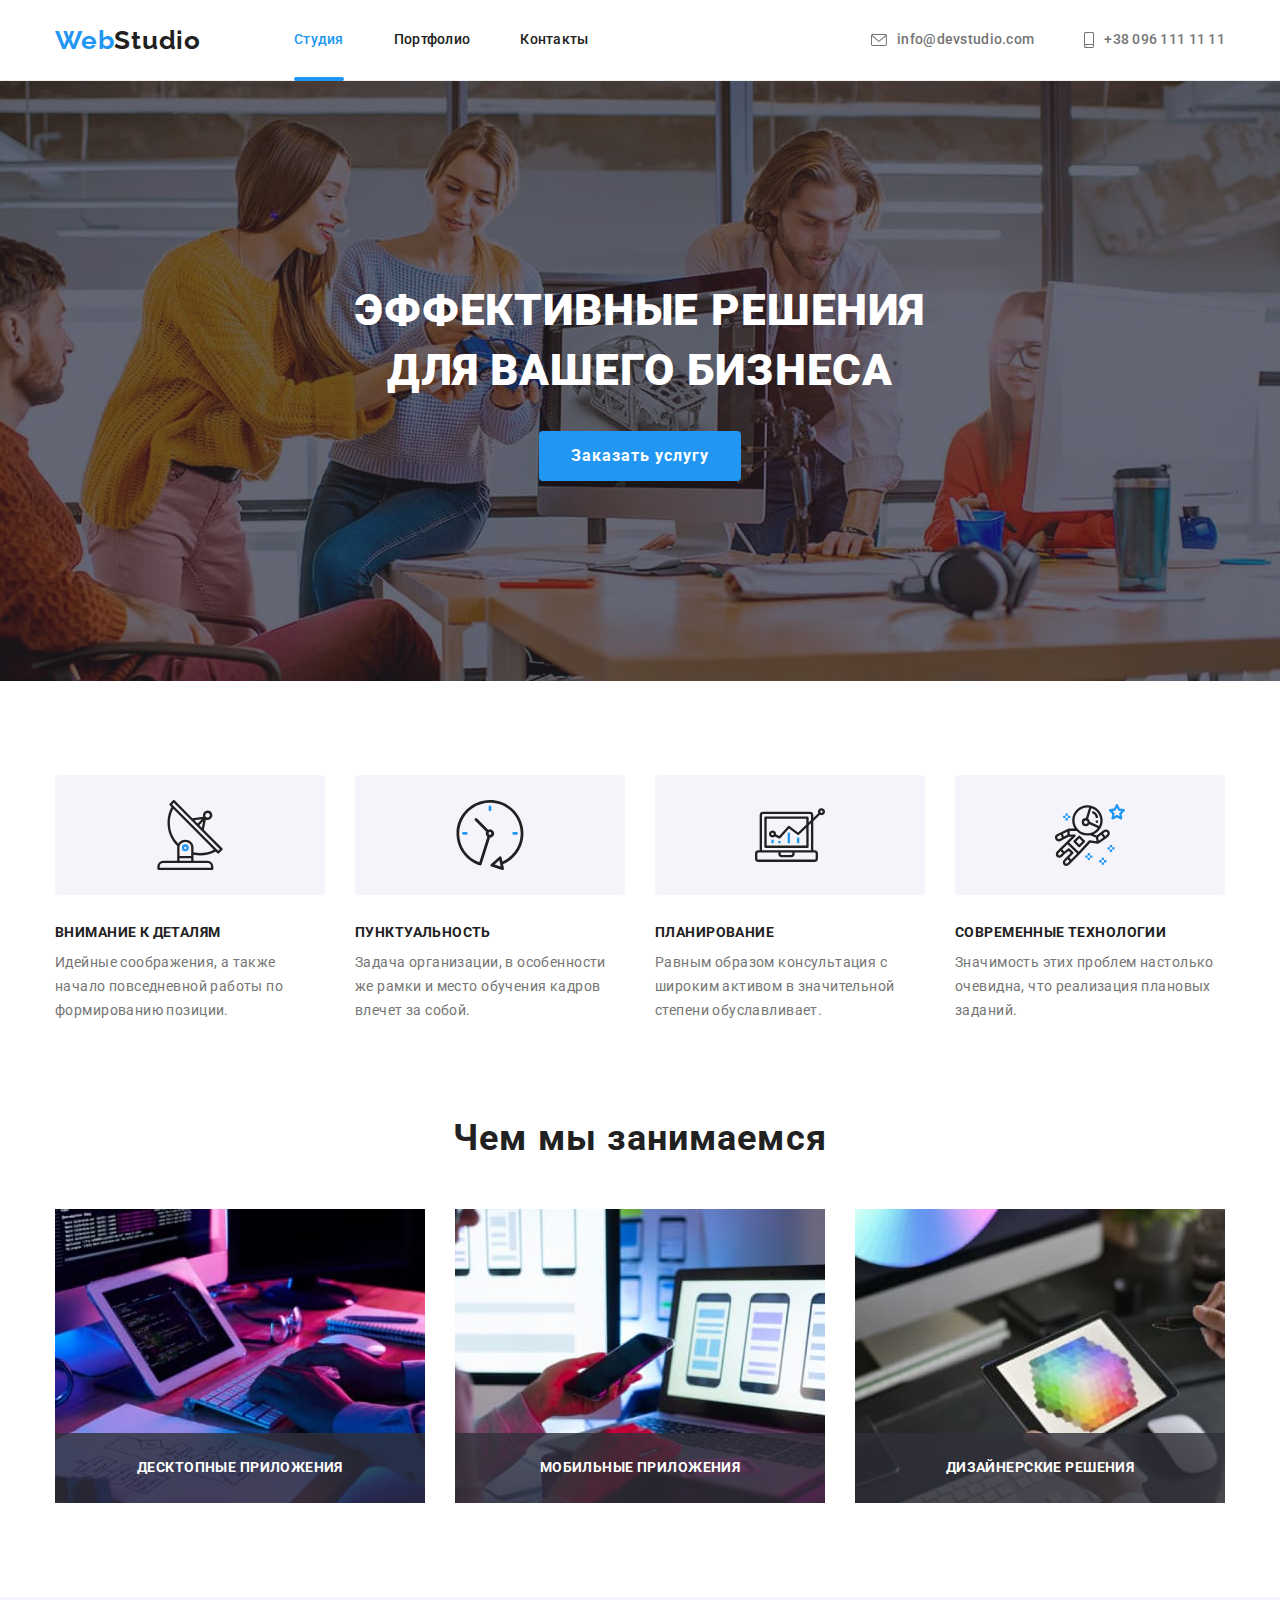
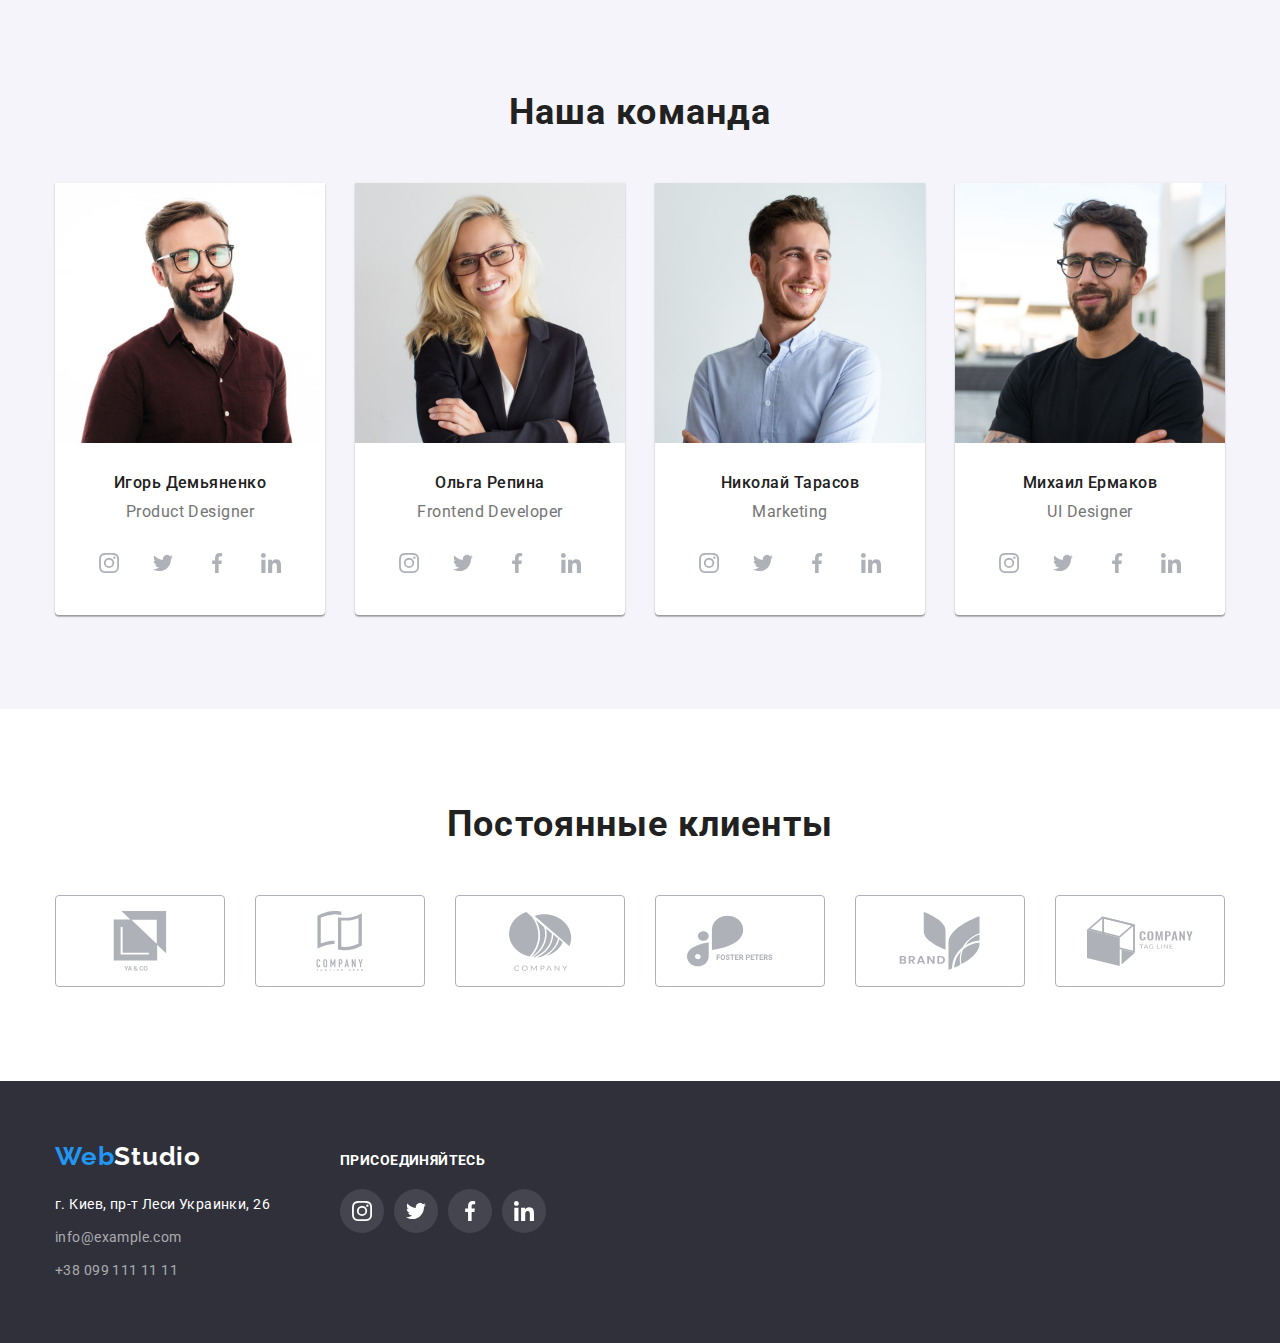
==== index.html @ 0f603df2 "Adds files from homework#5." ====
<!DOCTYPE html>
<html lang="ru">
  <head>
    <meta charset="UTF-8" />
    <meta http-equiv="X-UA-Compatible" content="IE=edge" />
    <meta name="viewport" content="width=device-width, initial-scale=1.0" />
    <title>WebStudio</title>
    <link rel="preconnect" href="https://fonts.googleapis.com" />
    <link rel="preconnect" href="https://fonts.gstatic.com" crossorigin />
    <link
      href="https://fonts.googleapis.com/css2?family=Raleway:wght@700&family=Roboto:wght@400;500;700;900&display=swap"
      rel="stylesheet"
    />
    <link
      rel="stylesheet"
      href="https://cdnjs.cloudflare.com/ajax/libs/modern-normalize/1.1.0/modern-normalize.min.css"
    />
    <link rel="stylesheet" href="./css/styles.css" />
  </head>
  <body>
    <!-- Хедер -->
    <header class="page-header">
      <div class="container page-header-blocks">
        <nav class="main-nav">
          <a href="./index.html" lang="en" class="logo"> <span class="accent">Web</span>Studio</a>
          <ul class="site-nav list">
            <li class="site-nav-item"><a href="./index.html" class="link current">Студия</a></li>
            <li class="site-nav-item"><a href="./portfolio.html" class="link">Портфолио</a></li>
            <li class="site-nav-item"><a href="" class="link">Контакты</a></li>
          </ul>
        </nav>

        <ul class="contacts-header list">
          <li class="contacts-header-item">
            <a href="mailto:info@devstudio.com" class="contacts-header-link">
              <svg width="16px" height="12px" class="contacts-icon">
                <use href="./images/icons.svg#icon-envelope"></use>
              </svg>
              info@devstudio.com</a
            >
          </li>
          <li class="contacts-header-item">
            <a href="tel:+380961111111" class="contacts-header-link"
              ><svg width="10px" height="16px" class="contacts-icon">
                <use href="./images/icons.svg#icon-smartphone"></use>
              </svg>
              +38 096 111 11 11</a
            >
          </li>
        </ul>
      </div>
    </header>

    <main>
      <!-- Главная секция -->
      <section class="hero">
        <div class="container">
          <h1 class="hero-title">
            Эффективные решения <br />
            для вашего бизнеса
          </h1>

          <button type="button" class="hero-button" data-modal-open>Заказать услугу</button>
        </div>
      </section>

      <!-- Особенности -->
      <section class="section">
        <div class="container">
          <!-- этот заголовок будет невидимым -->
          <h2 class="section-title visually-hidden">Особенности</h2>

          <ul class="features-list list">
            <li class="features-list-item">
              <div class="features-icon">
                <svg width="70px" height="70px">
                  <use href="./images/icons.svg#icon-antenna"></use>
                </svg>
              </div>
              <h3 class="features-title">Внимание к деталям</h3>
              <p class="features-text">
                Идейные соображения, а также начало повседневной работы по формированию позиции.
              </p>
            </li>
            <li class="features-list-item">
              <div class="features-icon">
                <svg width="70px" height="70px">
                  <use href="./images/icons.svg#icon-clock"></use>
                </svg>
              </div>
              <h3 class="features-title">Пунктуальность</h3>
              <p class="features-text">
                Задача организации, в особенности же рамки и место обучения кадров влечет за собой.
              </p>
            </li>
            <li class="features-list-item">
              <div class="features-icon">
                <svg width="70px" height="70px">
                  <use href="./images/icons.svg#icon-diagram"></use>
                </svg>
              </div>
              <h3 class="features-title">Планирование</h3>
              <p class="features-text">
                Равным образом консультация с широким активом в значительной степени обуславливает.
              </p>
            </li>
            <li class="features-list-item">
              <div class="features-icon">
                <svg width="70px" height="70px">
                  <use href="./images/icons.svg#icon-astronaut"></use>
                </svg>
              </div>
              <h3 class="features-title">Современные технологии</h3>
              <p class="features-text">
                Значимость этих проблем настолько очевидна, что реализация плановых заданий.
              </p>
            </li>
          </ul>
        </div>
      </section>

      <!-- Чем мы занимаемся -->
      <section class="section works">
        <div class="container">
          <h2 class="section-title">Чем мы занимаемся</h2>

          <ul class="works-list list">
            <li class="works-list-item">
              <img
                src="./images/box1.jpg"
                alt="Работа с схемами"
                width="370"
                height="294"
                class="works-list-img"
              />
              <p class="works-list-text">Десктопные приложения</p>
            </li>
            <li class="works-list-item">
              <img
                src="./images/box2.jpg"
                alt="Работа с адаптивностю"
                width="370"
                height="294"
                class="works-list-img"
              />
              <p class="works-list-text">Мобильные приложения</p>
            </li>
            <li class="works-list-item">
              <img
                src="./images/box3.jpg"
                alt="Работа с цветами"
                width="370"
                height="294"
                class="works-list-img"
              />
              <p class="works-list-text">Дизайнерские решения</p>
            </li>
          </ul>
        </div>
      </section>

      <!-- Наша команда -->
      <section class="section team">
        <div class="container">
          <h2 class="section-title">Наша команда</h2>

          <ul class="team-list list">
            <li class="team-list-item">
              <img
                src="./images/worker1.jpg"
                alt="Работник первый"
                width="270"
                height="260"
                class="team-photo"
              />
              <div class="team-content">
                <h3 class="team-name">Игорь Демьяненко</h3>
                <p lang="en" class="team-text">Product Designer</p>
                <ul class="social-network-list list">
                  <li class="social-network-item">
                    <a href="" class="social-network-link">
                      <svg width="20px" height="20px" class="social-network-icon">
                        <use href="./images/icons.svg#icon-instagram"></use>
                      </svg>
                    </a>
                  </li>
                  <li class="social-network-item">
                    <a href="" class="social-network-link">
                      <svg width="20px" height="20px" class="social-network-icon">
                        <use href="./images/icons.svg#icon-twitter"></use>
                      </svg>
                    </a>
                  </li>
                  <li class="social-network-item">
                    <a href="" class="social-network-link">
                      <svg width="20px" height="20px" class="social-network-icon">
                        <use href="./images/icons.svg#icon-facebook"></use>
                      </svg>
                    </a>
                  </li>
                  <li class="social-network-item">
                    <a href="" class="social-network-link">
                      <svg width="20px" height="20px" class="social-network-icon">
                        <use href="./images/icons.svg#icon-linkedin"></use>
                      </svg>
                    </a>
                  </li>
                </ul>
              </div>
            </li>
            <li class="team-list-item">
              <img
                src="./images/worker2.jpg"
                alt="Работник второй"
                width="270"
                height="260"
                class="team-photo"
              />
              <div class="team-content">
                <h3 class="team-name">Ольга Репина</h3>
                <p lang="en" class="team-text">Frontend Developer</p>
                <ul class="social-network-list list">
                  <li class="social-network-item">
                    <a href="" class="social-network-link">
                      <svg
                        width="20px"
                        height="20px"
                        fill="var(--icon-color-standart)"
                        class="social-network-icon"
                      >
                        <use href="./images/icons.svg#icon-instagram"></use>
                      </svg>
                    </a>
                  </li>
                  <li class="social-network-item">
                    <a href="" class="social-network-link">
                      <svg
                        width="20px"
                        height="20px"
                        fill="var(--icon-color-standart)"
                        class="social-network-icon"
                      >
                        <use href="./images/icons.svg#icon-twitter"></use>
                      </svg>
                    </a>
                  </li>
                  <li class="social-network-item">
                    <a href="" class="social-network-link">
                      <svg
                        width="20px"
                        height="20px"
                        fill="var(--icon-color-standart)"
                        class="social-network-icon"
                      >
                        <use href="./images/icons.svg#icon-facebook"></use>
                      </svg>
                    </a>
                  </li>
                  <li class="social-network-item">
                    <a href="" class="social-network-link">
                      <svg
                        width="20px"
                        height="20px"
                        fill="var(--icon-color-standart)"
                        class="social-network-icon"
                      >
                        <use href="./images/icons.svg#icon-linkedin"></use>
                      </svg>
                    </a>
                  </li>
                </ul>
              </div>
            </li>
            <li class="team-list-item">
              <img
                src="./images/worker3.jpg"
                alt="Работник третий"
                width="270"
                height="260"
                class="team-photo"
              />
              <div class="team-content">
                <h3 class="team-name">Николай Тарасов</h3>
                <p lang="en" class="team-text">Marketing</p>
                <ul class="social-network-list list">
                  <li class="social-network-item">
                    <a href="" class="social-network-link">
                      <svg
                        width="20px"
                        height="20px"
                        fill="var(--icon-color-standart)"
                        class="social-network-icon"
                      >
                        <use href="./images/icons.svg#icon-instagram"></use>
                      </svg>
                    </a>
                  </li>
                  <li class="social-network-item">
                    <a href="" class="social-network-link">
                      <svg
                        width="20px"
                        height="20px"
                        fill="var(--icon-color-standart)"
                        class="social-network-icon"
                      >
                        <use href="./images/icons.svg#icon-twitter"></use>
                      </svg>
                    </a>
                  </li>
                  <li class="social-network-item">
                    <a href="" class="social-network-link">
                      <svg
                        width="20px"
                        height="20px"
                        fill="var(--icon-color-standart)"
                        class="social-network-icon"
                      >
                        <use href="./images/icons.svg#icon-facebook"></use>
                      </svg>
                    </a>
                  </li>
                  <li class="social-network-item">
                    <a href="" class="social-network-link">
                      <svg
                        width="20px"
                        height="20px"
                        fill="var(--icon-color-standart)"
                        class="social-network-icon"
                      >
                        <use href="./images/icons.svg#icon-linkedin"></use>
                      </svg>
                    </a>
                  </li>
                </ul>
              </div>
            </li>
            <li class="team-list-item">
              <img
                src="./images/worker4.jpg"
                alt="Работник четвертый"
                width="270"
                height="260"
                class="team-photo"
              />
              <div class="team-content">
                <h3 class="team-name">Михаил Ермаков</h3>
                <p lang="en" class="team-text">UI Designer</p>
                <ul class="social-network-list list">
                  <li class="social-network-item">
                    <a href="" class="social-network-link">
                      <svg
                        width="20px"
                        height="20px"
                        fill="var(--icon-color-standart)"
                        class="social-network-icon"
                      >
                        <use href="./images/icons.svg#icon-instagram"></use>
                      </svg>
                    </a>
                  </li>
                  <li class="social-network-item">
                    <a href="" class="social-network-link">
                      <svg
                        width="20px"
                        height="20px"
                        fill="var(--icon-color-standart)"
                        class="social-network-icon"
                      >
                        <use href="./images/icons.svg#icon-twitter"></use>
                      </svg>
                    </a>
                  </li>
                  <li class="social-network-item">
                    <a href="" class="social-network-link">
                      <svg
                        width="20px"
                        height="20px"
                        fill="var(--icon-color-standart)"
                        class="social-network-icon"
                      >
                        <use href="./images/icons.svg#icon-facebook"></use>
                      </svg>
                    </a>
                  </li>
                  <li class="social-network-item">
                    <a href="" class="social-network-link">
                      <svg
                        width="20px"
                        height="20px"
                        fill="var(--icon-color-standart)"
                        class="social-network-icon"
                      >
                        <use href="./images/icons.svg#icon-linkedin"></use>
                      </svg>
                    </a>
                  </li>
                </ul>
              </div>
            </li>
          </ul>
        </div>
      </section>
    </main>

    <!-- Постоянные клиенты -->
    <section class="section clients">
      <div class="container">
        <h2 class="section-title">Постоянные клиенты</h2>
        <ul class="clients-list list">
          <li class="clients-list-item">
            <a href="" class="clients-list-link"
              ><svg width="106px" height="60px">
                <use href="./images/icons.svg#icon-group0"></use>
              </svg>
            </a>
          </li>
          <li class="clients-list-item">
            <a href="" class="clients-list-link"
              ><svg width="106px" height="60px">
                <use href="./images/icons.svg#icon-group1"></use>
              </svg>
            </a>
          </li>
          <li class="clients-list-item">
            <a href="" class="clients-list-link"
              ><svg width="106px" height="60px">
                <use href="./images/icons.svg#icon-group2"></use>
              </svg>
            </a>
          </li>
          <li class="clients-list-item">
            <a href="" class="clients-list-link"
              ><svg width="106px" height="60px">
                <use href="./images/icons.svg#icon-group3"></use>
              </svg>
            </a>
          </li>
          <li class="clients-list-item">
            <a href="" class="clients-list-link"
              ><svg width="106px" height="60px">
                <use href="./images/icons.svg#icon-group4"></use>
              </svg>
            </a>
          </li>
          <li class="clients-list-item">
            <a href="" class="clients-list-link"
              ><svg width="106px" height="60px">
                <use href="./images/icons.svg#icon-group5"></use>
              </svg>
            </a>
          </li>
        </ul>
      </div>
    </section>

    <!-- Футер -->
    <footer class="page-footer">
      <div class="container footer-blocks">
        <div>
          <a href="./index.html" lang="en" class="logo footer-logo">
            <span class="accent">Web</span>Studio</a
          >
          <address class="contacts-footer">
            <ul class="contacts-footer-list list">
              <li class="contacts-footer-item">
                <a
                  href="https://goo.gl/maps/sbmDoguWazhmyjEM8"
                  target="_blank"
                  class="contacts-footer-link location"
                  >г. Киев, пр-т Леси Украинки, 26</a
                >
              </li>
              <li class="contacts-footer-item">
                <a href="mailto:info@example.com" class="contacts-footer-link">info@example.com</a>
              </li>
              <li class="contacts-footer-item">
                <a href="tel:+380991111111" class="contacts-footer-link">+38 099 111 11 11</a>
              </li>
            </ul>
          </address>
        </div>
        <div class="footer-networks">
          <p>присоединяйтесь</p>
          <ul class="social-network-list list">
            <li class="social-network-item">
              <a href="" class="social-network-link">
                <svg width="20px" height="20px" fill="var(--primary-white-color)">
                  <use href="./images/icons.svg#icon-instagram"></use>
                </svg>
              </a>
            </li>
            <li class="social-network-item">
              <a href="" class="social-network-link">
                <svg width="20px" height="20px" fill="var(--primary-white-color)">
                  <use href="./images/icons.svg#icon-twitter"></use>
                </svg>
              </a>
            </li>
            <li class="social-network-item">
              <a href="" class="social-network-link">
                <svg width="20px" height="20px" fill="var(--primary-white-color)">
                  <use href="./images/icons.svg#icon-facebook"></use>
                </svg>
              </a>
            </li>
            <li class="social-network-item">
              <a href="" class="social-network-link">
                <svg width="20px" height="20px" fill="var(--primary-white-color)">
                  <use href="./images/icons.svg#icon-linkedin"></use>
                </svg>
              </a>
            </li>
          </ul>
        </div>
      </div>
    </footer>

    <!-- Модальное окно -->
    <div class="backdrop is-hidden" data-modal>
      <div class="modal">
        <button class="modal-btn" data-modal-close>&#10005</button>
      </div>
    </div>

    <script src="./js/modal.js"></script>
  </body>
</html>
---- css/styles.css ----
/* цвет основного текста #212121 */
/* вторичный цвет текста #757575 */
/* белый #ffffff */
/* белый с прозрачностю для ссылок в футере rgba(255, 255, 255, 0.6) */
/* акцент #2196F3 */
/* цвет фона героя и подвала #2F303A */
/* цвет фона вторичный и кнопок для портфолио #F5F4FA */
/* цвет рамок #ececec */
/* стандартный цвет иконок #AFB1B8 */
:root {
  --primary-text-color: #757575;
  --title-text-color: #212121;
  --accent-color: #2196f3;
  --primary-white-color: #ffffff;
  --contacts-footer-color: rgba(255, 255, 255, 0.6);
  --secondary-bg-color: #2f303a;
  --other-bg-color: #f5f4fa;
  --border-color: #eeeeee;
  --card-set-gap: 30px;
  --icon-color-standart: #AFB1B8;
  --transition-duration: 250ms;
  --transition-timing-function: cubic-bezier(0.4, 0, 0.2, 1);
}

body {
  background-color: var(--primary-white-color);
  color: var(--primary-text-color);
  font-family: Roboto, sans-serif;
  font-size: 14px;
  line-height: 1.71;
}

.list {
  list-style: none;

  padding: 0;
  margin: 0;
}

.container {
  margin-left: auto;
  margin-right: auto;
  width: 1200px;
  padding-left: 15px;
  padding-right: 15px;
}

img {
  display: block;
  max-width: 100%;
  height: auto;
}

p {margin: 0;}

.visually-hidden {
  position: absolute;
  width: 1px;
  height: 1px;
  margin: -1px;
  border: 0;
  padding: 0;
  white-space: nowrap;
  clip-path: inset(100%);
  clip: rect(0 0 0 0);
  overflow: hidden;
}

/* стили шапки */
.page-header {
  border-bottom-width: 1px;
  border-bottom-style: solid;
  border-bottom-color: var(--border-color);
}
.logo {
  color: var(--title-text-color);
  font-family: Raleway, sans-serif;
  font-weight: 700;
  font-size: 26px;
  line-height: 1.19;
  text-decoration: none;
  letter-spacing: 0.03em;

  transition: color var(--transition-duration) var(--transition-timing-function);
}

.page-header-blocks {
  display: flex;
  align-items: center;
}

.main-nav {
  display: flex;
  align-items: center;
}

.site-nav {
  display: flex;
  margin-left: 93px;
}

.site-nav-item + .site-nav-item {
  margin-left: 50px;
}

.site-nav .link {
  position: relative;

  display: block;
  padding-top: 32px;
  padding-bottom: 32px;

  color: var(--title-text-color);
  font-weight: 500;
  font-size: 14px;
  line-height: 1.14;
  letter-spacing: 0.02em;
  text-decoration: none;

  transition: color var(--transition-duration) var(--transition-timing-function);
}

.contacts-header {
  display: flex;
  margin-left: auto;
  align-items: center;
}

.contacts-header-item + .contacts-header-item {
  margin-left: 50px;
}

.contacts-icon {
  margin-right: 10px;
  fill: currentColor;
}

.contacts-header-link {
  display: flex;
  text-align: center;
  align-items: center;

  color: var(--primary-text-color);
  font-weight: 500;
  font-size: 14px;
  line-height: 1.14;
  letter-spacing: 0.02em;
  text-decoration: none;

  transition: color var(--transition-duration) var(--transition-timing-function);
}

.accent,
.logo:hover,
.logo:focus,
.site-nav .link.current,
.site-nav .link:hover,
.site-nav .link:focus,
.contacts-header-link:hover,
.contacts-header-link:focus {
  color: var(--accent-color);
}

.current::after {
  content: "";
  position: absolute;
  bottom: -1px;
  left: 0;

  display: block;
  width: 100%;
  height: 4px;

  background-color: var(--accent-color);
  border-radius: 2px;
}

/* стили главной секции Студии */
.hero {
  padding: 200px 0;
  text-align: center;
  max-width: 1600px;
  height: 600px;
  margin-left: auto;
  margin-right: auto;

  letter-spacing: 0.06em;
  background-color: #c4c4c4;
  background-image: linear-gradient(to right, rgba(47, 48, 58, 0.4), rgba(47, 48, 58, 0.4)),
    url(../images/hero.jpg);
  background-repeat: no-repeat;
  background-position: center;
  background-size: cover;
}
.hero-title {
  margin-top: 0;
  margin-bottom: 30px;

  color: var(--primary-white-color);
  font-weight: 900;
  font-size: 44px;
  line-height: 1.36;
  text-transform: uppercase;
}
.hero-button {
  border-radius: 4px;
  padding: 10px 32px;
  min-width: 200px;
  text-align: center;
  border: none;
  cursor: pointer;

  background-color: var(--accent-color);
  color: var(--primary-white-color);
  font-family: inherit;
  font-weight: 700;
  font-size: 16px;
  line-height: 1.88;
  letter-spacing: 0.06em;
}

/* общие стили секций Студии */
.section {
  padding-top: 94px;
  padding-bottom: 94px;
}

.section-title {
  margin-top: 0;
  margin-bottom: 50px;
  text-align: center;

  color: var(--title-text-color);
  font-weight: 700;
  font-size: 36px;
  line-height: 1.17;
  letter-spacing: 0.03em;
}

/* стили особенностей Студии */
.features-list {
  display: flex;
}

.features-list-item {
  width: 270px;
}

.features-list-item + .features-list-item {
  margin-left: var(--card-set-gap);
}

.features-icon {
  display: flex;
  justify-content: center;
  align-items: center;
  width: 270px;
  height: 120px;
  margin-bottom: 30px;

  background-color: var(--other-bg-color);
  border-radius: 4px;
}

.features-title {
  margin-top: 0;
  margin-bottom: 10px;

  color: var(--title-text-color);
  font-weight: 700;
  font-size: 14px;
  line-height: 1.14;
  text-transform: uppercase;
  letter-spacing: 0.03em;
}

.features-text {
  letter-spacing: 0.03em;
}

/* стили работ Студии */
.works {
  padding-top: 0;
}

.works-list {
  display: flex;
}

.works-list-item {
  position: relative;
  width: 370px;
}

.works-list-item + .works-list-item {
  margin-left: var(--card-set-gap);
}

.works-list-text {
  position: absolute;
  bottom: 0;
  left: 0;

  display: flex;
  justify-content: center;
  align-items: center;
  width: 100%;
  height: 70px;


  color: var(--primary-white-color);
  background-color:  rgba(47, 48, 58, 0.8);
  font-weight: 700;
  line-height: 1.14;
  letter-spacing: 0.03em;
  text-transform: uppercase;
}

/* стили команды Студии */
.team {
  background-color: var(--other-bg-color);
  font-weight: 400;
  font-size: 16px;
  line-height: 1.19;
  letter-spacing: 0.03em;
}

.team-list {
  display: flex;
}

.team-list-item {
  width: 270px;

  background-color: var(--primary-white-color);
  box-shadow: 0px 1px 3px rgba(0, 0, 0, 0.12), 0px 1px 1px rgba(0, 0, 0, 0.14),
    0px 2px 1px rgba(0, 0, 0, 0.2);
  border-radius: 0px 0px 4px 4px;
}

.team-list-item + .team-list-item {
  margin-left: var(--card-set-gap);
}

.team-content {
  padding-top: 30px;
  padding-bottom: 30px;
}

.team-name {
  margin-top: 0;
  margin-bottom: 10px;
  text-align: center;

  color: var(--title-text-color);
  font-weight: 500;
  font-size: 16px;
}

.team-text {
  text-align: center;
}

.social-network-list {
  display: flex;
  padding: 0;
  margin: 0;
  margin-top: 20px;
  justify-content: center;
  align-items: center;
}

.social-network-item+.social-network-item {
  margin-left: 10px;
}

.social-network-link {
  display: flex;
  justify-content: center;
  align-items: center;
  width: 44px;
  height: 44px;

  background-color: rgba(255, 255, 255, 0.1);
  color: var(--icon-color-standart);
  border-radius: 50%;

  transition: color var(--transition-duration) var(--transition-timing-function), 
  background-color var(--transition-duration) var(--transition-timing-function);
}

.social-network-icon {
  fill: currentColor;
}

.social-network-link:hover,
.social-network-link:focus {
  background-color: var(--accent-color);
  color: var(--primary-white-color);
}

/* стили клиентов Студии */

.clients-list {
  display: flex;
  justify-content: center;
  align-items: center;
}

.clients-list-item + .clients-list-item {
  margin-left: var(--card-set-gap);
}

.clients-list-link {
  display: flex;
  justify-content: center;
  align-items: center;

  width: 170px;
  height: 92px;
  fill: var(--icon-color-standart);
  border: 1px solid var(--icon-color-standart);
  border-radius: 4px;

  transition: fill var(--transition-duration) var(--transition-timing-function), 
  border var(--transition-duration) var(--transition-timing-function);
}

.clients-list-link:hover,
.clients-list-link:focus {
  fill: var(--accent-color);
  border: 1px solid var(--accent-color);
}

/* стили подвала */
.page-footer {
  background-color: var(--secondary-bg-color);
  padding-top: 60px;
  padding-bottom: 60px;
}

.footer-blocks {
  display: flex;
  align-items: baseline;
}

.footer-logo {
  color: var(--primary-white-color);
}

.contacts-footer {
  margin-top: 20px;
}

.contacts-footer-list {
  display: inline-block;
}

.contacts-footer-item + .contacts-footer-item {
  margin-top: 9px;
}

.contacts-footer-link {
  color: var(--contacts-footer-color);
  font-style: normal;
  font-weight: 400;
  font-size: 14px;
  line-height: 1.71;
  text-decoration: none;
  letter-spacing: 0.03em;

  transition: color var(--transition-duration) var(--transition-timing-function);
}

.location {
  color: var(--primary-white-color);
}

.contacts-footer-link:hover,
.contacts-footer-link:focus,
.contacts-footer-location:hover,
.contacts-footer-location:focus {
  color: var(--accent-color);
}

.footer-networks {
  margin-left: 70px;

  color: var(--primary-white-color);
  font-weight: 700;
  line-height: 1.14;
  letter-spacing: 0.03em;
  text-transform: uppercase;
}

/* стили Портфолио */

.portfolio-button-list {
  display: flex;
  margin-bottom: 50px;
  justify-content: center;
}

.portfolio-button-item + .portfolio-button-item {
  margin-left: 8px;
}

.portfolio-button {
  border-radius: 4px;
  padding: 6px 22px;
  min-width: 73px;
  text-align: center;
  border: none;
  cursor: pointer;

  background-color: var(--other-bg-color);
  color: var(--title-text-color);
  font-family: Roboto, sans-serif;
  font-weight: 500;
  font-size: 16px;
  line-height: 1.62;
  letter-spacing: 0.03em;

  transition: background-color var(--transition-duration) var(--transition-timing-function), 
  color var(--transition-duration) var(--transition-timing-function), 
  box-shadow var(--transition-duration) var(--transition-timing-function);
}

.current-button {
  background-color: var(--accent-color);
  color: var(--primary-white-color);
}

.portfolio-button:hover,
.portfolio-button:focus {
  background-color: var(--accent-color);
  color: var(--primary-white-color);
  box-shadow: 0px 3px 1px rgba(0, 0, 0, 0.1),
  0px 1px 2px rgba(0, 0, 0, 0.08),
  0px 2px 2px rgba(0, 0, 0, 0.12);
}

.portfolio-card-list {
  display: flex;
  flex-wrap: wrap;
  margin-left: calc(-1 * var(--card-set-gap));
  margin-top: calc(-1 * var(--card-set-gap));
}

.portfolio-card-item {
  flex-basis: calc(100% / 3 - var(--card-set-gap));
  margin-left: var(--card-set-gap);
  margin-top: var(--card-set-gap);
}

.portfolio-card-link {
  display: block;
  text-decoration: none;

  transition: box-shadow var(--transition-duration) var(--transition-timing-function);

}

.portfolio-card-link:hover,
.portfolio-card-link:focus {
  box-shadow: 0px 1px 1px rgba(0, 0, 0, 0.12), 0px 4px 4px rgba(0, 0, 0, 0.06),
    1px 4px 6px rgba(0, 0, 0, 0.16);
}

.portfolio-card-thumb {
  position: relative;

  display: flex;
  justify-content: center;
  align-items: center;

  overflow: hidden;
}

.portfolio-card-pharagraf {
  position: absolute;
  width: 100%;
  height: 100%;
  padding: 63px 24px;

  color: var(--primary-white-color);
  background-color: rgba(33, 150, 243, 0.9);
  font-size: 18px;
  line-height: 1.56;
  letter-spacing: 0.03em;

  transform: translateY(101%);
  transition: transform var(--transition-duration) var(--transition-timing-function);
}

.portfolio-card-link:hover .portfolio-card-pharagraf,
.portfolio-card-link:focus .portfolio-card-pharagraf {
  transform: translateY(0)
}

.portfolio-card-content {
  padding: 20px 24px;

  border-right-width: 1px;
  border-right-style: solid;
  border-right-color: var(--border-color);
  border-bottom-width: 1px;
  border-bottom-style: solid;
  border-bottom-color: var(--border-color);
  border-left-width: 1px;
  border-left-style: solid;
  border-left-color: var(--border-color);
}

.portfolio-card-subtitle {
  margin-top: 0;
  margin-bottom: 4px;

  color: var(--title-text-color);
  font-weight: 700;
  font-size: 18px;
  line-height: 2;
  letter-spacing: 0.06em;
}

.portfolio-card-text {
  margin-top: 0;
  margin-bottom: 0;

  color: var(--primary-text-color);
  font-weight: 400;
  font-size: 16px;
  line-height: 1.87;
  letter-spacing: 0.03em;
}

/* стили Модального окна */

.backdrop {
  position: fixed;
  top: 0;
  left: 0;

  width: 100%;
  height: 100%;

  background-color: rgba(0, 0, 0, 0.2);
  opacity: 1;
  transition: opacity var(--transition-duration) var(--transition-timing-function);
}

.backdrop.is-hidden {
  opacity: 0;
  pointer-events: none;
}

.modal {
  position: absolute;
  top: 50%;
  left: 50%;
  transform: translate(-50%, -50%) scale(1);
  opacity: 1;

  width: 528px;
  height: 581px;

  background-color: var(--primary-white-color);

  transition: transform var(--transition-duration) var(--transition-timing-function), 
  opacity var(--transition-duration) var(--transition-timing-function);
}

.backdrop.is-hidden .modal {
  transform: translate(-50%, -50%) scale(0.9);
  opacity: 0;
}

.modal-btn {
  position: absolute;
  top: 8px;
  right: 8px;

  border: 1px solid rgba(0, 0, 0, 0.1);
  border-radius: 50%;
  width: 30px;
  height: 30px;

  background-color: transparent;
  font-weight: 700;
  cursor: pointer;
}
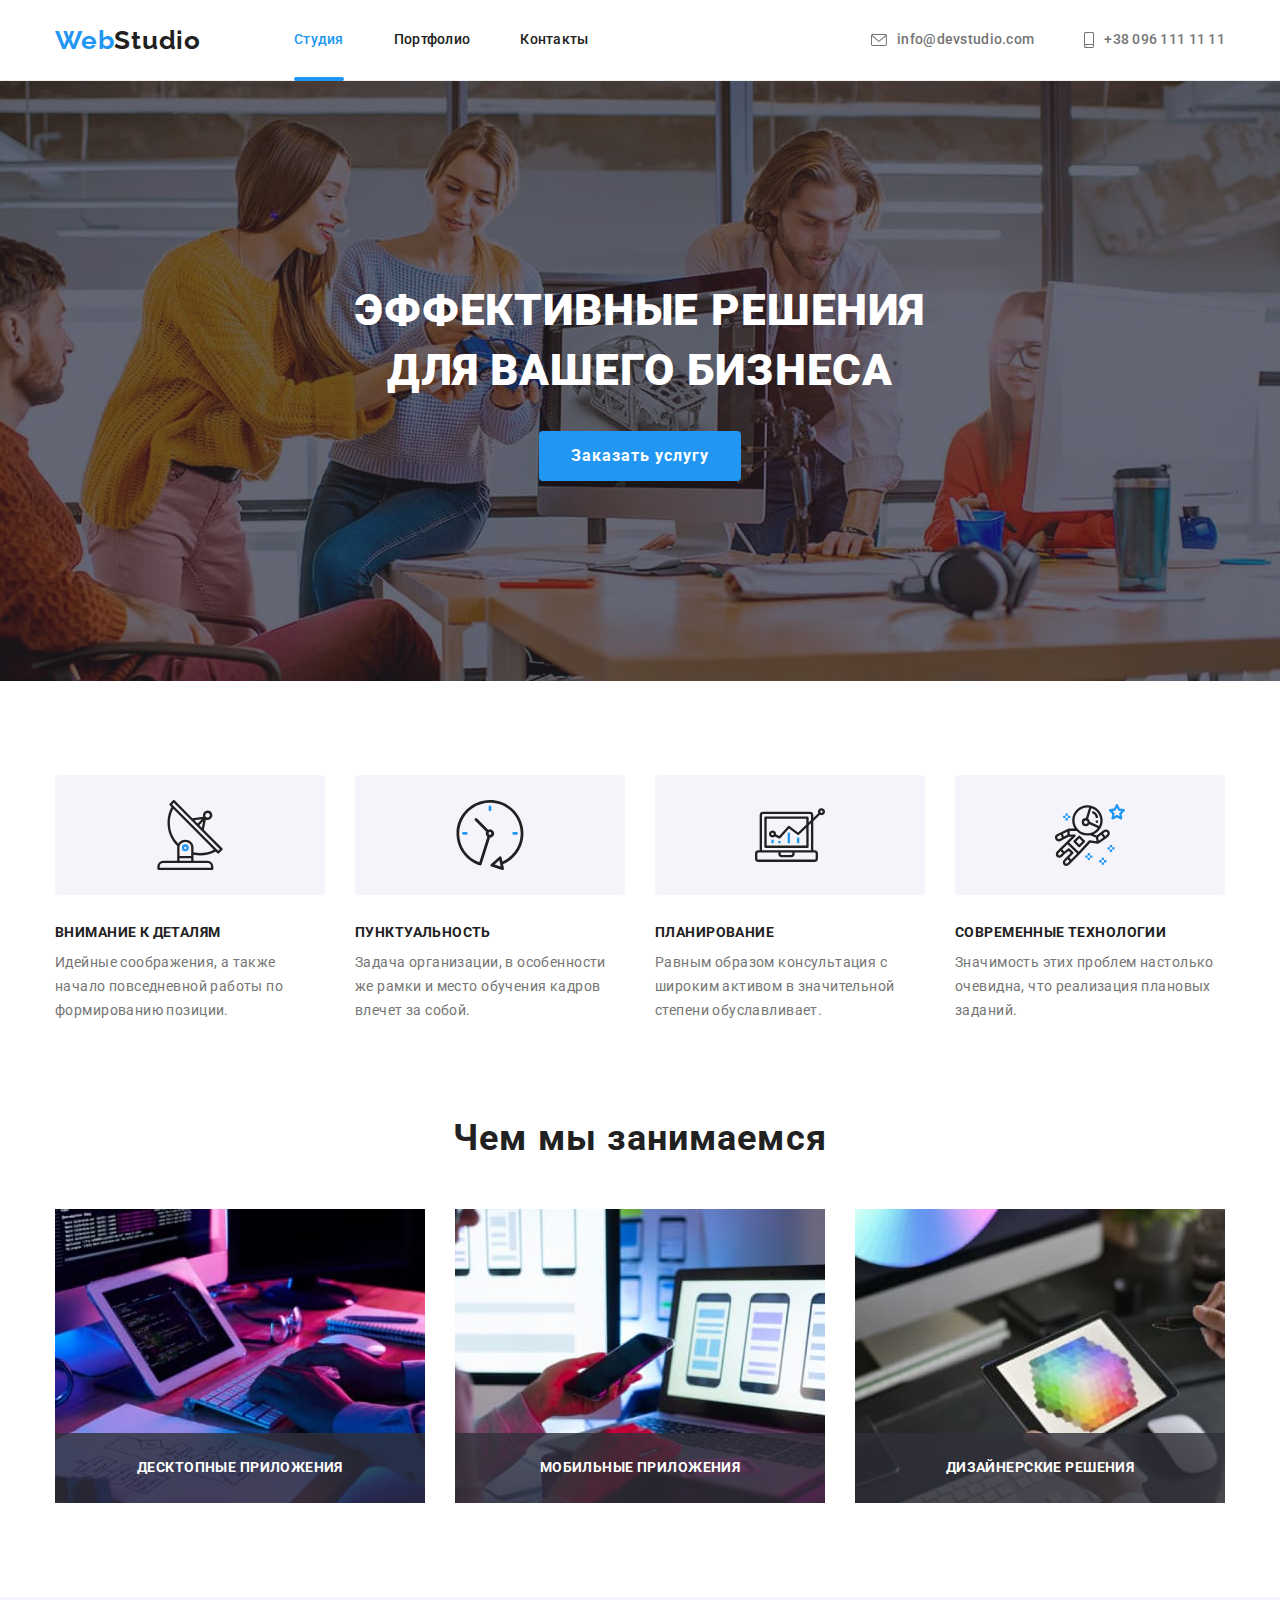
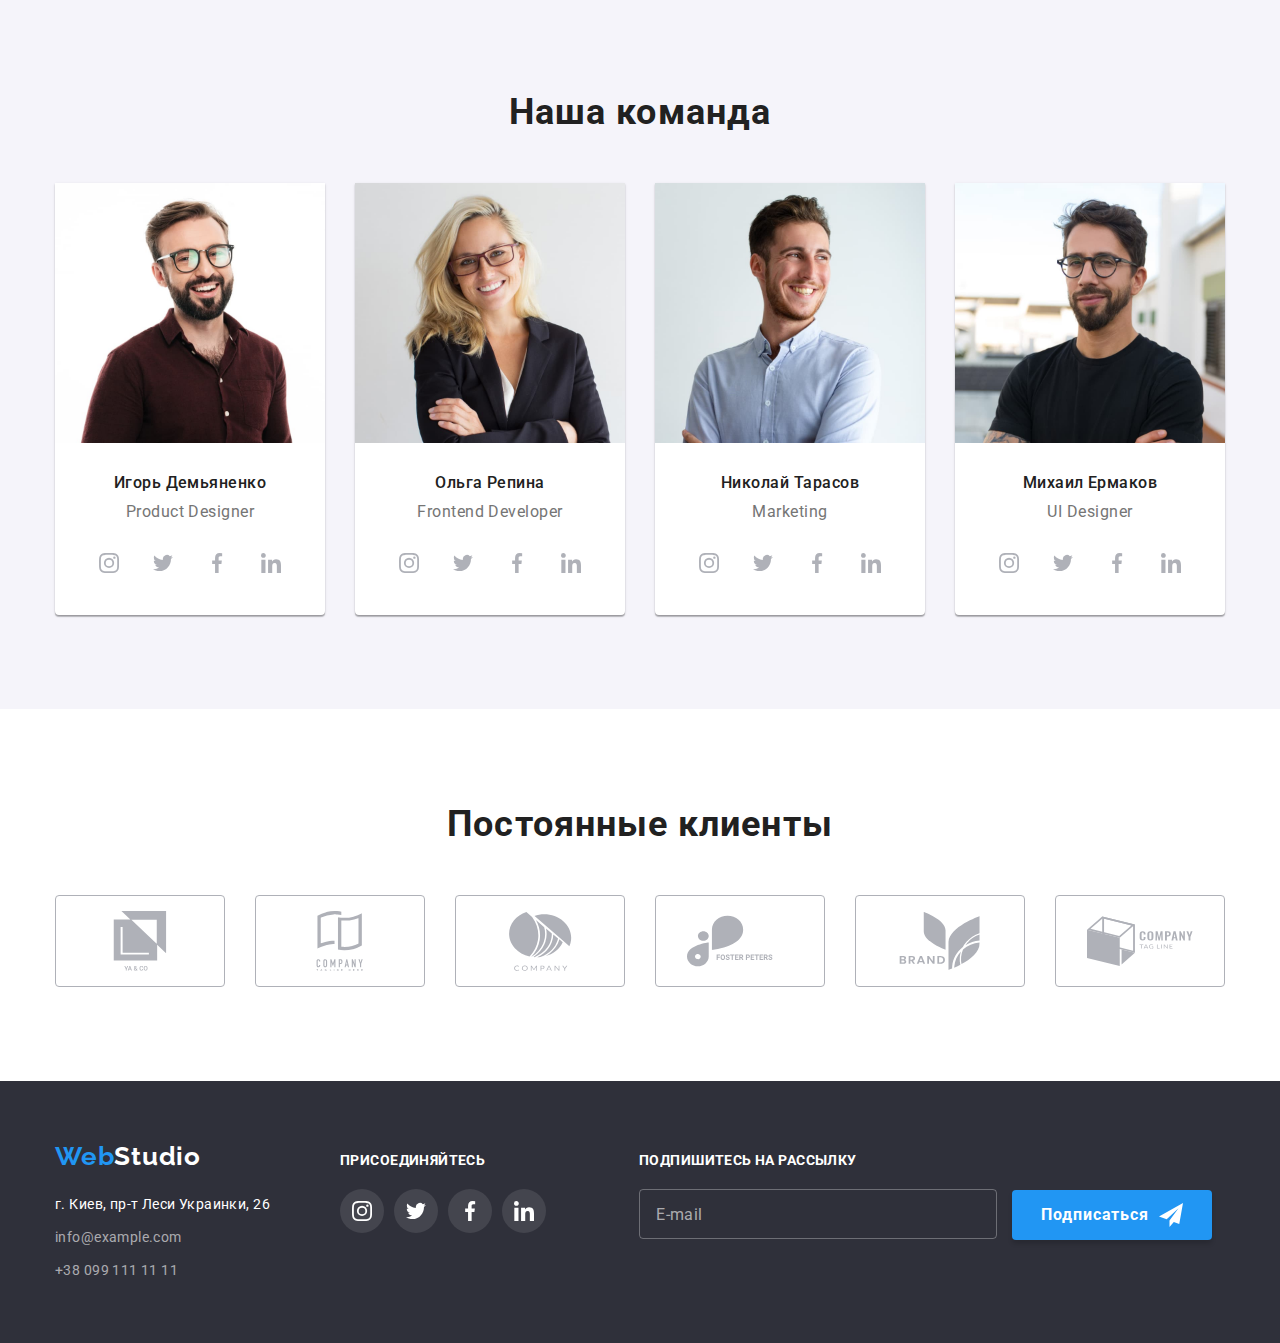
==== commit 9c2f766d: "Adds forms." ====
--- a/index.html
+++ b/index.html
@@ -480,7 +480,7 @@
           </address>
         </div>
         <div class="footer-networks">
-          <p>присоединяйтесь</p>
+          <p class="footer-subtitle">присоединяйтесь</p>
           <ul class="social-network-list list">
             <li class="social-network-item">
               <a href="" class="social-network-link">
@@ -512,13 +512,63 @@
             </li>
           </ul>
         </div>
+        <form class="footer-form">
+          <p class="footer-subtitle">Подпишитесь на рассылку</p>
+          <input class="footer-form-input" type="email" name="mail" placeholder="E-mail" />
+          <button type="submit" class="footer-form-btn">
+            Подписаться
+            <svg width="24px" height="24px" class="footer-form-icon">
+              <use href="./images/icons.svg#icon-send"></use>
+            </svg>
+          </button>
+        </form>
       </div>
     </footer>
 
     <!-- Модальное окно -->
     <div class="backdrop is-hidden" data-modal>
       <div class="modal">
-        <button class="modal-btn" data-modal-close>&#10005</button>
+        <button class="modal-btn" data-modal-close>
+          <svg width="18px" height="18px">
+            <use href="./images/icons.svg#icon-close"></use>
+          </svg>
+        </button>
+
+        <form class="modal-form">
+          <p class="modal-form-text">Оставьте свои данные, мы вам перезвоним</p>
+          <div class="modal-form-field">
+            <label class="modal-form-label" for="name">Имя</label>
+            <input class="modal-form-input" type="text" name="user-name" id="name" />
+          </div>
+
+          <div class="modal-form-field">
+            <label class="modal-form-label" for="phone">Телефон</label>
+            <input class="modal-form-input" type="tel" name="phone-number" id="phone" />
+          </div>
+          <div class="modal-form-field">
+            <label class="modal-form-label" for="mail">Почта</label>
+            <input class="modal-form-input" type="email" name="mail" id="mail" />
+          </div>
+
+          <div class="modal-form-field">
+            <label class="modal-form-label" for="comment">Комментарий</label>
+            <textarea
+              class="modal-form-textarea"
+              name="comment"
+              id="comment"
+              placeholder="Введите текст"
+            ></textarea>
+          </div>
+
+          <div class="policy">
+            <input class="policy-input" type="checkbox" name="policy" id="policy" />
+            <label class="policy-label" for="policy"
+              >Соглашаюсь с рассылкой и принимаю Условия договора</label
+            >
+          </div>
+
+          <button type="submit" class="modal-form-btn">Отправить</button>
+        </form>
       </div>
     </div>
 
--- a/css/styles.css
+++ b/css/styles.css
@@ -1,5 +1,5 @@
-/* цвет основного текста #212121 */
-/* вторичный цвет текста #757575 */
+/* цвет заголовка текста #212121 */
+/* цвет основного текста #757575 */
 /* белый #ffffff */
 /* белый с прозрачностю для ссылок в футере rgba(255, 255, 255, 0.6) */
 /* акцент #2196F3 */
@@ -485,12 +485,62 @@
 
 .footer-networks {
   margin-left: 70px;
-
+}
+
+.footer-subtitle {
   color: var(--primary-white-color);
   font-weight: 700;
   line-height: 1.14;
   letter-spacing: 0.03em;
   text-transform: uppercase;
+}
+
+.footer-form {
+  margin-left: 93px;
+}
+
+.footer-form-input {
+  width: 358px;
+  height: 50px;
+  margin-top: 20px;
+  padding: 15px 16px;
+
+  border: 1px solid rgba(255, 255, 255, 0.3);
+  border-radius: 4px;
+  background-color: transparent;
+
+  color: var(--primary-white-color);
+  font-size: 16px;
+  line-height: 1.25;
+  letter-spacing: 0.03em;
+}
+
+.footer-form-input::placeholder {
+  color: var(--contacts-footer-color);
+} 
+
+.footer-form-btn {
+  display: inline-flex;
+  align-items: center;
+  justify-content: center;
+  width: 200px;
+  height: 50px;
+  margin-left: 12px;
+
+  background-color: var(--accent-color);
+  border: none;
+  box-shadow: 0px 4px 4px rgba(0, 0, 0, 0.15);
+  border-radius: 4px;
+
+  color: var(--primary-white-color);
+  font-weight: 700;
+  font-size: 16px;
+  line-height: 1.88;
+  letter-spacing: 0.06em;
+}
+
+.footer-form-icon {
+  margin-left: 10px;
 }
 
 /* стили Портфолио */
@@ -676,6 +726,11 @@
 }
 
 .modal-btn {
+  display: flex;
+  justify-content: center;
+  align-items: center;
+  padding: 0;
+  
   position: absolute;
   top: 8px;
   right: 8px;
@@ -686,6 +741,103 @@
   height: 30px;
 
   background-color: transparent;
-  font-weight: 700;
   cursor: pointer;
 }
+
+.modal-form {
+  margin-left: auto;
+  margin-right: auto;
+  padding: 40px;
+}
+
+.modal-form-text {
+  margin-bottom: 12px;
+
+  color: var(--title-text-color);
+  font-weight: 700;
+  font-size: 20px;
+  line-height: 23px;
+  text-align: center;
+  letter-spacing: 0.03em;
+}
+
+.modal-form-field {
+  display: flex;
+  flex-direction: column;
+  margin-bottom: 10px;
+}
+
+.modal-form-label {
+  padding: 0;
+  margin: 0;
+  margin-bottom: 4px;
+
+  font-size: 12px;
+  line-height: 1.17;
+  letter-spacing: 0.01em;
+}
+
+.modal-form-input {
+  height: 40px;
+  padding: 11px 12px;
+  margin: 0;
+
+  border: 1px solid rgba(33, 33, 33, 0.2);
+  border-radius: 4px;
+}
+
+.modal-form-textarea {
+  height: 120px;
+  padding: 12px 16px;
+  margin: 0;
+  
+  border: 1px solid rgba(33, 33, 33, 0.2);
+  border-radius: 4px;
+}
+
+.modal-form-textarea::placeholder {
+  color: rgba(117, 117, 117, 0.5);
+  letter-spacing: 0.01em;
+}
+
+textarea {
+  resize: none;
+}
+
+.policy {
+  display: flex;
+  align-items: center;
+  margin-top: 20px;
+  margin-bottom: 30px;
+}
+
+.policy-input[type='checkbox'] {
+  width: 16px;
+  height: 15px;
+  margin: 0 9px 0 0;
+}
+
+.policy-label {
+  letter-spacing: 0.03em;
+}
+
+.modal-form-btn {
+  display: flex;
+  align-items: center;
+  justify-content: center;
+
+  width: 200px;
+  height: 50px;
+  padding: 0;
+  margin: 0 124px;
+
+  background-color: var(--accent-color);
+  box-shadow: 0px 4px 4px rgba(0, 0, 0, 0.15);
+  border: none;
+  border-radius: 4px;
+  color: var(--primary-white-color);
+  font-weight: 700;
+  font-size: 16px;
+  line-height: 1.88;
+  letter-spacing: 0.06em;
+}
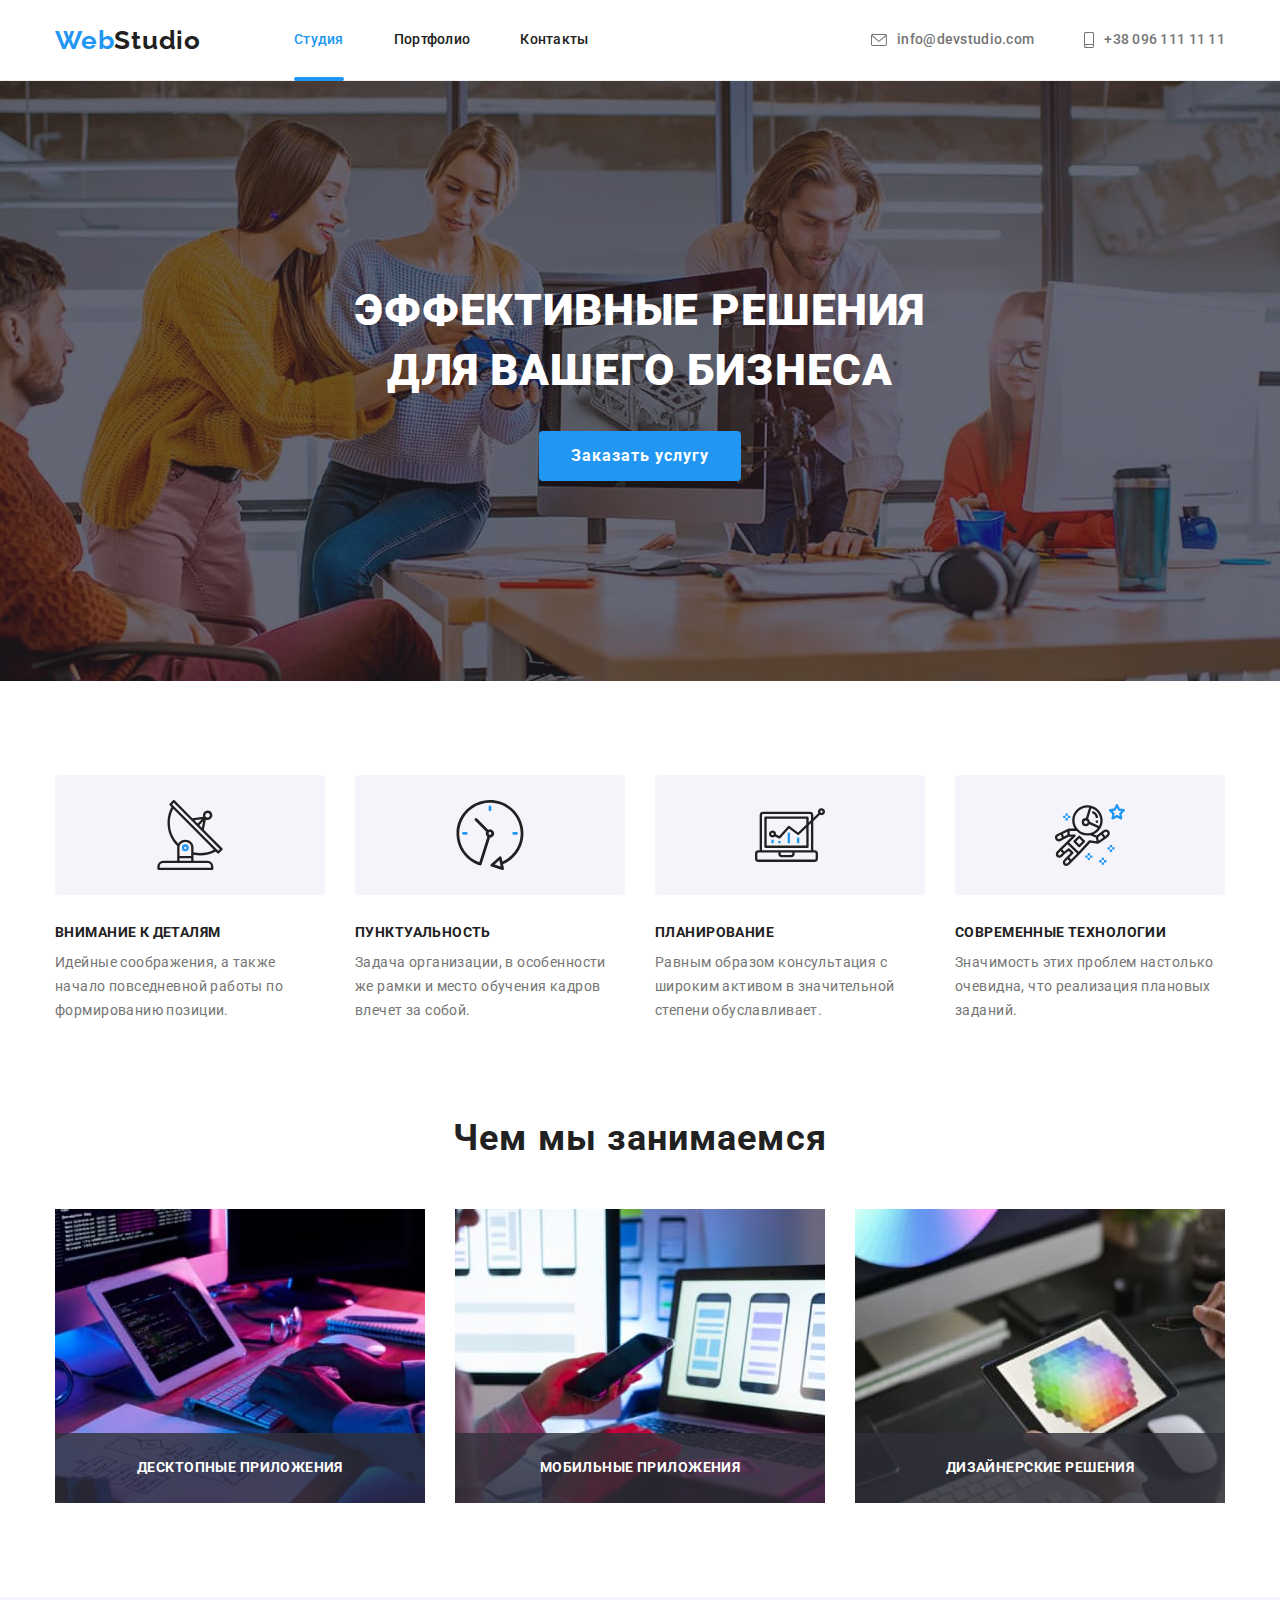
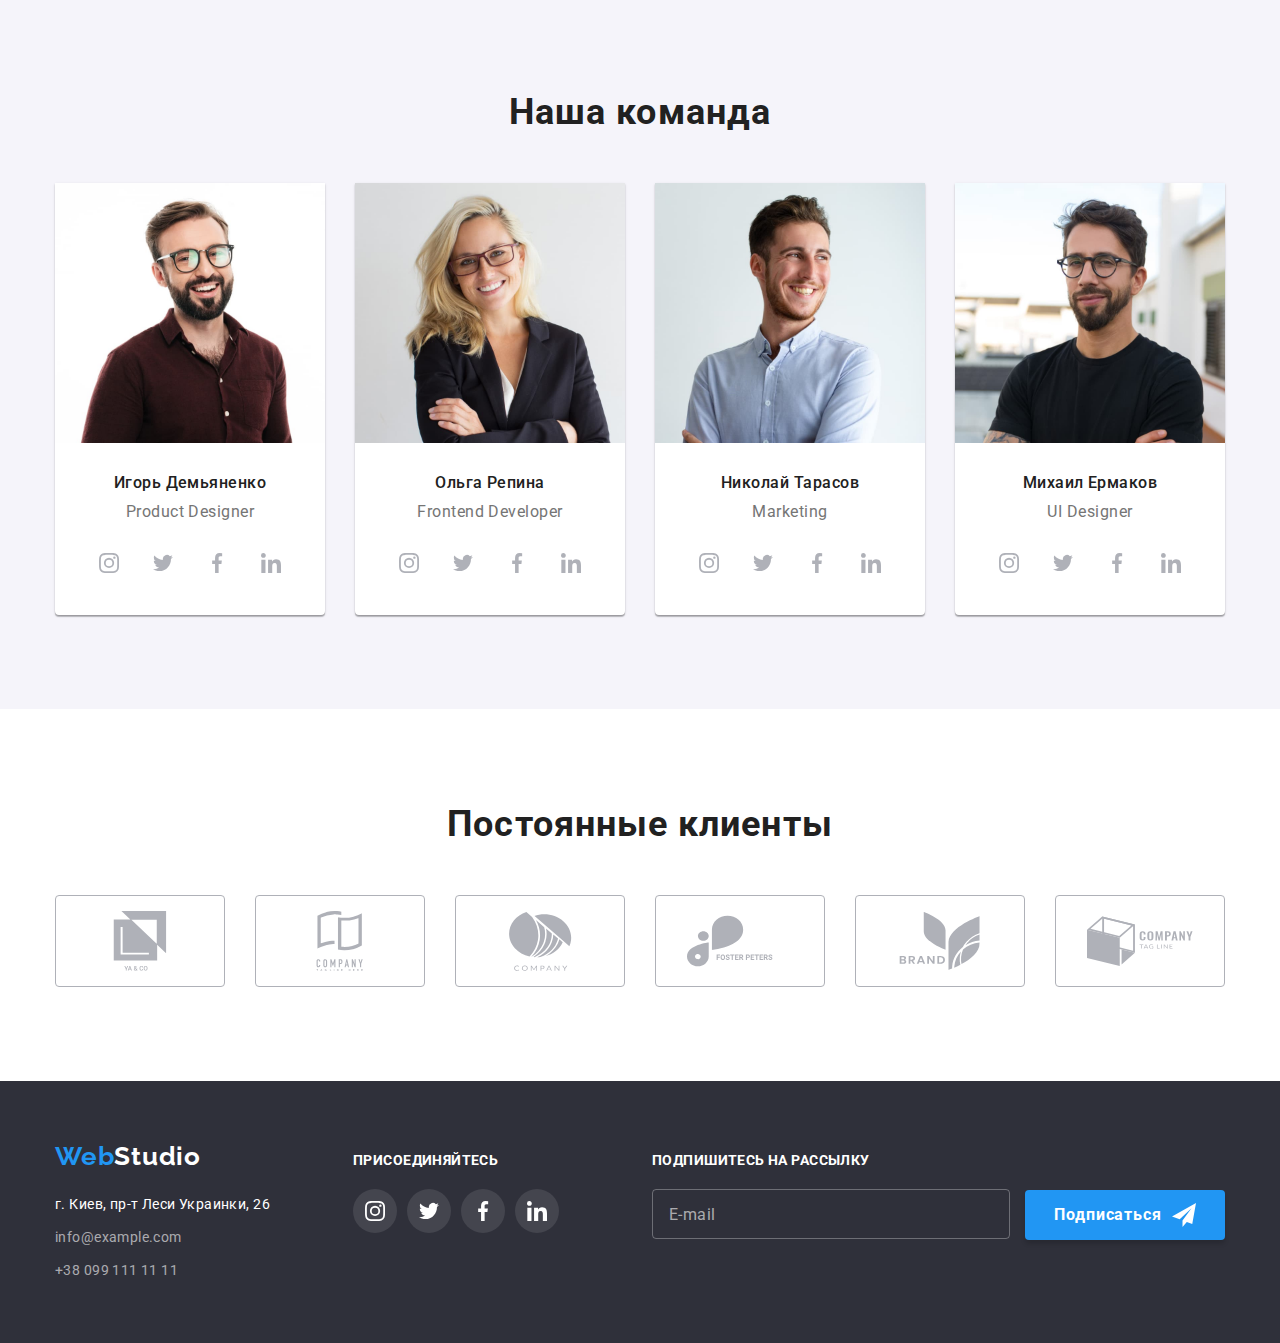
==== commit 34a81f62: "Adds corrections according to the comments of the mentor." ====
--- a/index.html
+++ b/index.html
@@ -456,7 +456,7 @@
     <!-- Футер -->
     <footer class="page-footer">
       <div class="container footer-blocks">
-        <div>
+        <div class="footer-contacts-block">
           <a href="./index.html" lang="en" class="logo footer-logo">
             <span class="accent">Web</span>Studio</a
           >
@@ -514,7 +514,9 @@
         </div>
         <form class="footer-form">
           <p class="footer-subtitle">Подпишитесь на рассылку</p>
-          <input class="footer-form-input" type="email" name="mail" placeholder="E-mail" />
+          <label>
+            <input class="footer-form-input" type="email" name="email" placeholder="E-mail" />
+          </label>
           <button type="submit" class="footer-form-btn">
             Подписаться
             <svg width="24px" height="24px" class="footer-form-icon">
@@ -528,7 +530,7 @@
     <!-- Модальное окно -->
     <div class="backdrop is-hidden" data-modal>
       <div class="modal">
-        <button class="modal-btn" data-modal-close>
+        <button class="modal-exit-btn" data-modal-close>
           <svg width="18px" height="18px">
             <use href="./images/icons.svg#icon-close"></use>
           </svg>
@@ -538,19 +540,35 @@
           <p class="modal-form-text">Оставьте свои данные, мы вам перезвоним</p>
           <div class="modal-form-field">
             <label class="modal-form-label" for="name">Имя</label>
-            <input class="modal-form-input" type="text" name="user-name" id="name" />
+            <div class="modal-form-thumb">
+              <input class="modal-form-input" type="text" name="user-name" id="name" />
+              <svg class="modal-form-icon" width="18px" height="18px">
+                <use href="./images/icons.svg#icon-person-mod"></use>
+              </svg>
+            </div>
           </div>
 
           <div class="modal-form-field">
             <label class="modal-form-label" for="phone">Телефон</label>
-            <input class="modal-form-input" type="tel" name="phone-number" id="phone" />
+            <div class="modal-form-thumb">
+              <input class="modal-form-input" type="tel" name="phone-number" id="phone" />
+              <svg class="modal-form-icon" width="18px" height="18px">
+                <use href="./images/icons.svg#icon-phone-mod"></use>
+              </svg>
+            </div>
           </div>
+
           <div class="modal-form-field">
             <label class="modal-form-label" for="mail">Почта</label>
-            <input class="modal-form-input" type="email" name="mail" id="mail" />
+            <div class="modal-form-thumb">
+              <input class="modal-form-input" type="email" name="mail" id="mail" />
+              <svg class="modal-form-icon" width="18px" height="18px">
+                <use href="./images/icons.svg#icon-email-mod"></use>
+              </svg>
+            </div>
           </div>
 
-          <div class="modal-form-field">
+          <div class="modal-form-field field-area">
             <label class="modal-form-label" for="comment">Комментарий</label>
             <textarea
               class="modal-form-textarea"
@@ -561,10 +579,13 @@
           </div>
 
           <div class="policy">
-            <input class="policy-input" type="checkbox" name="policy" id="policy" />
-            <label class="policy-label" for="policy"
-              >Соглашаюсь с рассылкой и принимаю Условия договора</label
-            >
+            <label class="policy-label">
+              <input class="policy-input" type="checkbox" name="policy" />
+              <svg class="policy-icon" width="16px" height="15px">
+                <use href="./images/icons.svg#icon-check"></use>
+              </svg>
+              Соглашаюсь с рассылкой и принимаю <a class="policy-link" href="">Условия договора</a>
+            </label>
           </div>
 
           <button type="submit" class="modal-form-btn">Отправить</button>
--- a/css/styles.css
+++ b/css/styles.css
@@ -444,6 +444,10 @@
   align-items: baseline;
 }
 
+.footer-contacts-block {
+  flex-grow: 1;
+}
+
 .footer-logo {
   color: var(--primary-white-color);
 }
@@ -488,6 +492,8 @@
 }
 
 .footer-subtitle {
+  margin-bottom: 20px;
+
   color: var(--primary-white-color);
   font-weight: 700;
   line-height: 1.14;
@@ -497,12 +503,15 @@
 
 .footer-form {
   margin-left: 93px;
+}
+
+.footer-form label {
+  display: inline-block;
 }
 
 .footer-form-input {
   width: 358px;
   height: 50px;
-  margin-top: 20px;
   padding: 15px 16px;
 
   border: 1px solid rgba(255, 255, 255, 0.3);
@@ -725,7 +734,7 @@
   opacity: 0;
 }
 
-.modal-btn {
+.modal-exit-btn {
   display: flex;
   justify-content: center;
   align-items: center;
@@ -742,11 +751,16 @@
 
   background-color: transparent;
   cursor: pointer;
+
+  transition: fill var(--transition-duration) var(--transition-timing-function);
+}
+
+.modal-exit-btn:hover,
+.modal-exit-btn:focus {
+  fill: var(--accent-color)
 }
 
 .modal-form {
-  margin-left: auto;
-  margin-right: auto;
   padding: 40px;
 }
 
@@ -767,6 +781,10 @@
   margin-bottom: 10px;
 }
 
+.field-area {
+  margin-bottom: 0;
+}
+
 .modal-form-label {
   padding: 0;
   margin: 0;
@@ -777,22 +795,53 @@
   letter-spacing: 0.01em;
 }
 
+.modal-form-thumb {
+  position: relative;
+}
+
+.modal-form-input,
+.modal-form-textarea {
+  margin: 0;
+    
+  border: 1px solid rgba(33, 33, 33, 0.2);
+  border-radius: 4px;
+  outline: none;
+  cursor: pointer;
+
+  transition: border-color var(--transition-duration) var(--transition-timing-function);
+}
+
 .modal-form-input {
   height: 40px;
-  padding: 11px 12px;
-  margin: 0;
-
-  border: 1px solid rgba(33, 33, 33, 0.2);
-  border-radius: 4px;
+  width: 100%;
+  padding: 11px 12px 11px 42px;
 }
 
 .modal-form-textarea {
   height: 120px;
   padding: 12px 16px;
-  margin: 0;
-  
-  border: 1px solid rgba(33, 33, 33, 0.2);
-  border-radius: 4px;
+  resize: none;
+}
+
+.modal-form-icon {
+  position: absolute;
+  top: 50%;
+  left: 12px;
+  transform: translateY(-50%);
+
+  transition: fill var(--transition-duration) var(--transition-timing-function);
+}
+
+.modal-form-input:hover,
+.modal-form-input:focus,
+.modal-form-textarea:hover,
+.modal-form-textarea:focus {
+  border-color: var(--accent-color);
+}
+
+.modal-form-input:hover + .modal-form-icon,
+.modal-form-input:focus + .modal-form-icon {
+  fill: var(--accent-color);
 }
 
 .modal-form-textarea::placeholder {
@@ -800,25 +849,50 @@
   letter-spacing: 0.01em;
 }
 
-textarea {
-  resize: none;
-}
-
 .policy {
   display: flex;
   align-items: center;
+  justify-content: center;
   margin-top: 20px;
   margin-bottom: 30px;
 }
 
-.policy-input[type='checkbox'] {
-  width: 16px;
-  height: 15px;
-  margin: 0 9px 0 0;
-}
-
 .policy-label {
-  letter-spacing: 0.03em;
+  display: flex;
+  align-items: center;
+
+  letter-spacing: 0.03em;
+}
+
+.policy-input {
+  position: absolute;
+  width: 1px;
+  height: 1px;
+  margin: -1px;
+  border: 0;
+  padding: 0;
+  white-space: nowrap;
+  clip-path: inset(100%);
+  clip: rect(0 0 0 0);
+  overflow: hidden;
+}
+
+.policy-icon {
+  display: inline-block;
+  margin-right: 7px;
+
+  border: 2px solid #212121;
+  border-radius: 2px;
+}
+
+.policy-input:checked + .policy-icon {
+  background-color: var(--accent-color);
+  border: none;
+}
+
+.policy-link {
+  margin-left: 3px;
+  color: var(--accent-color);
 }
 
 .modal-form-btn {
@@ -840,4 +914,5 @@
   font-size: 16px;
   line-height: 1.88;
   letter-spacing: 0.06em;
-}
+  cursor: pointer;
+}
